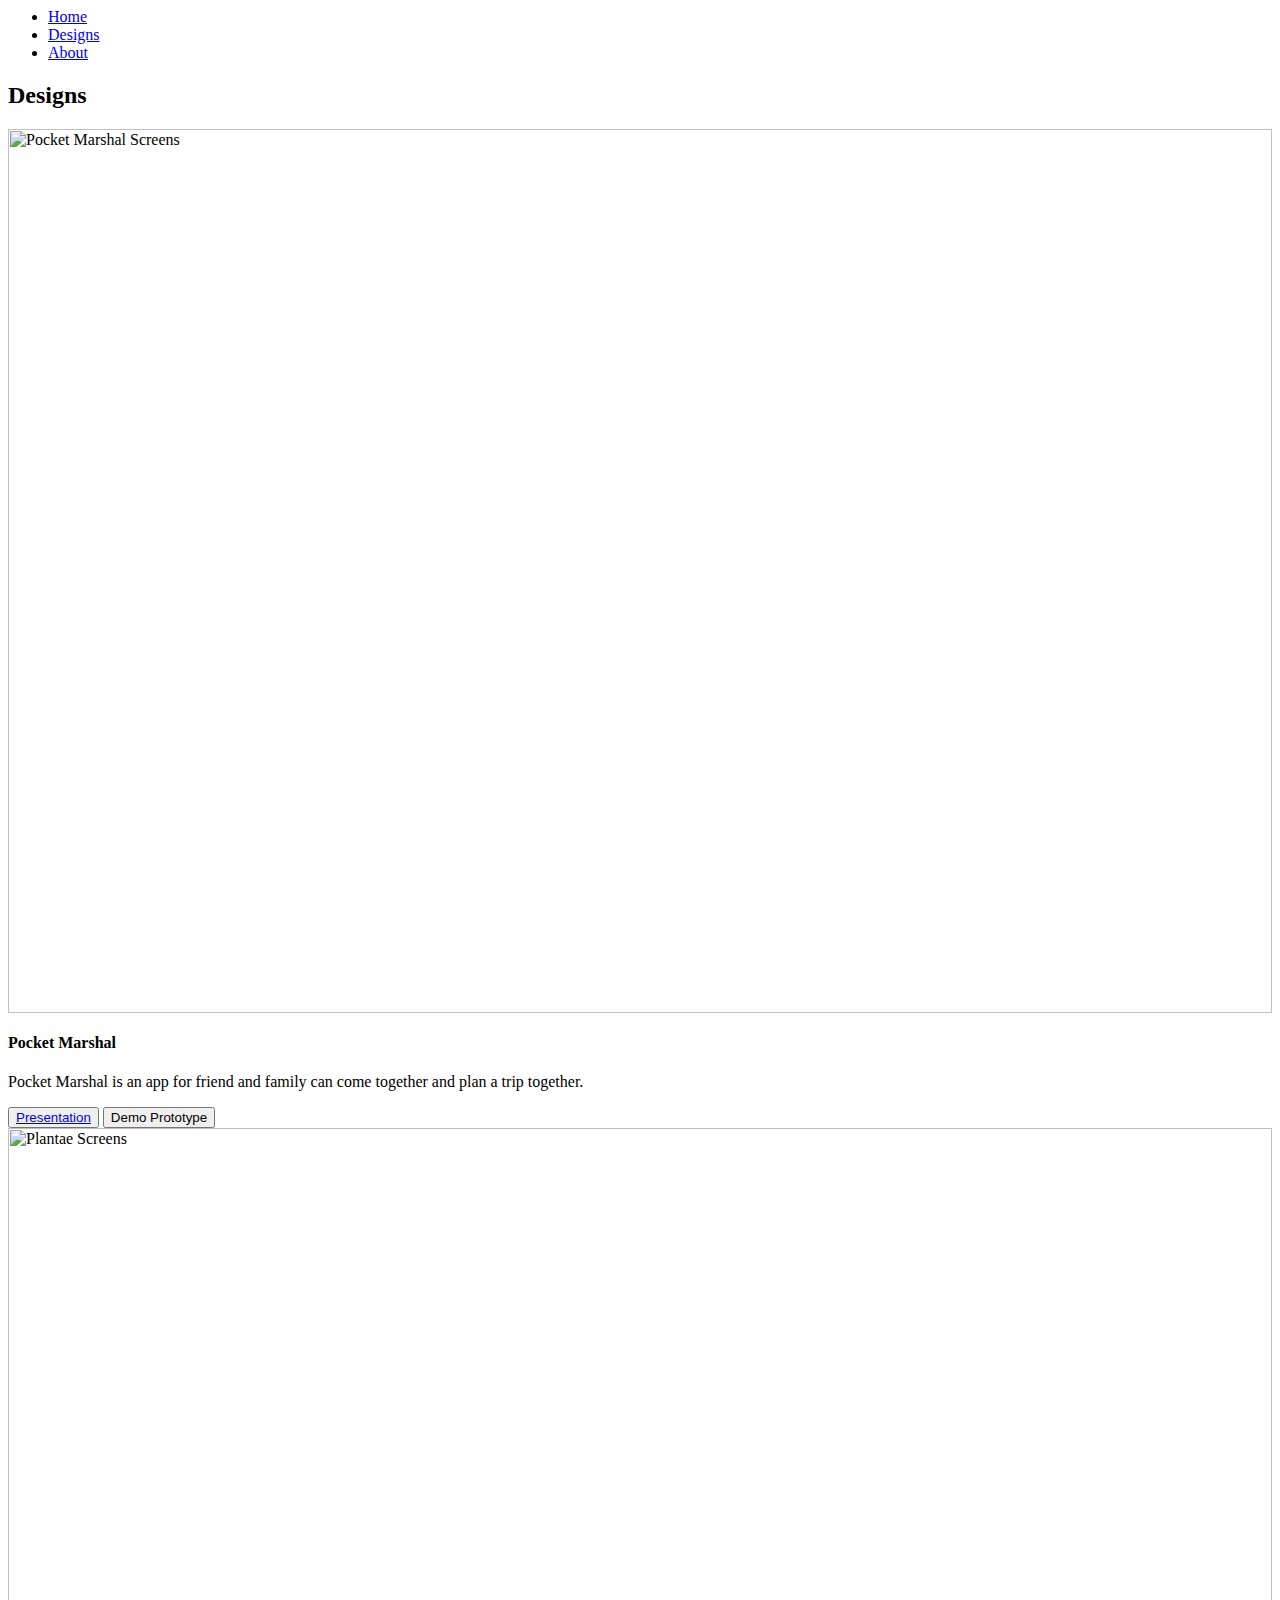
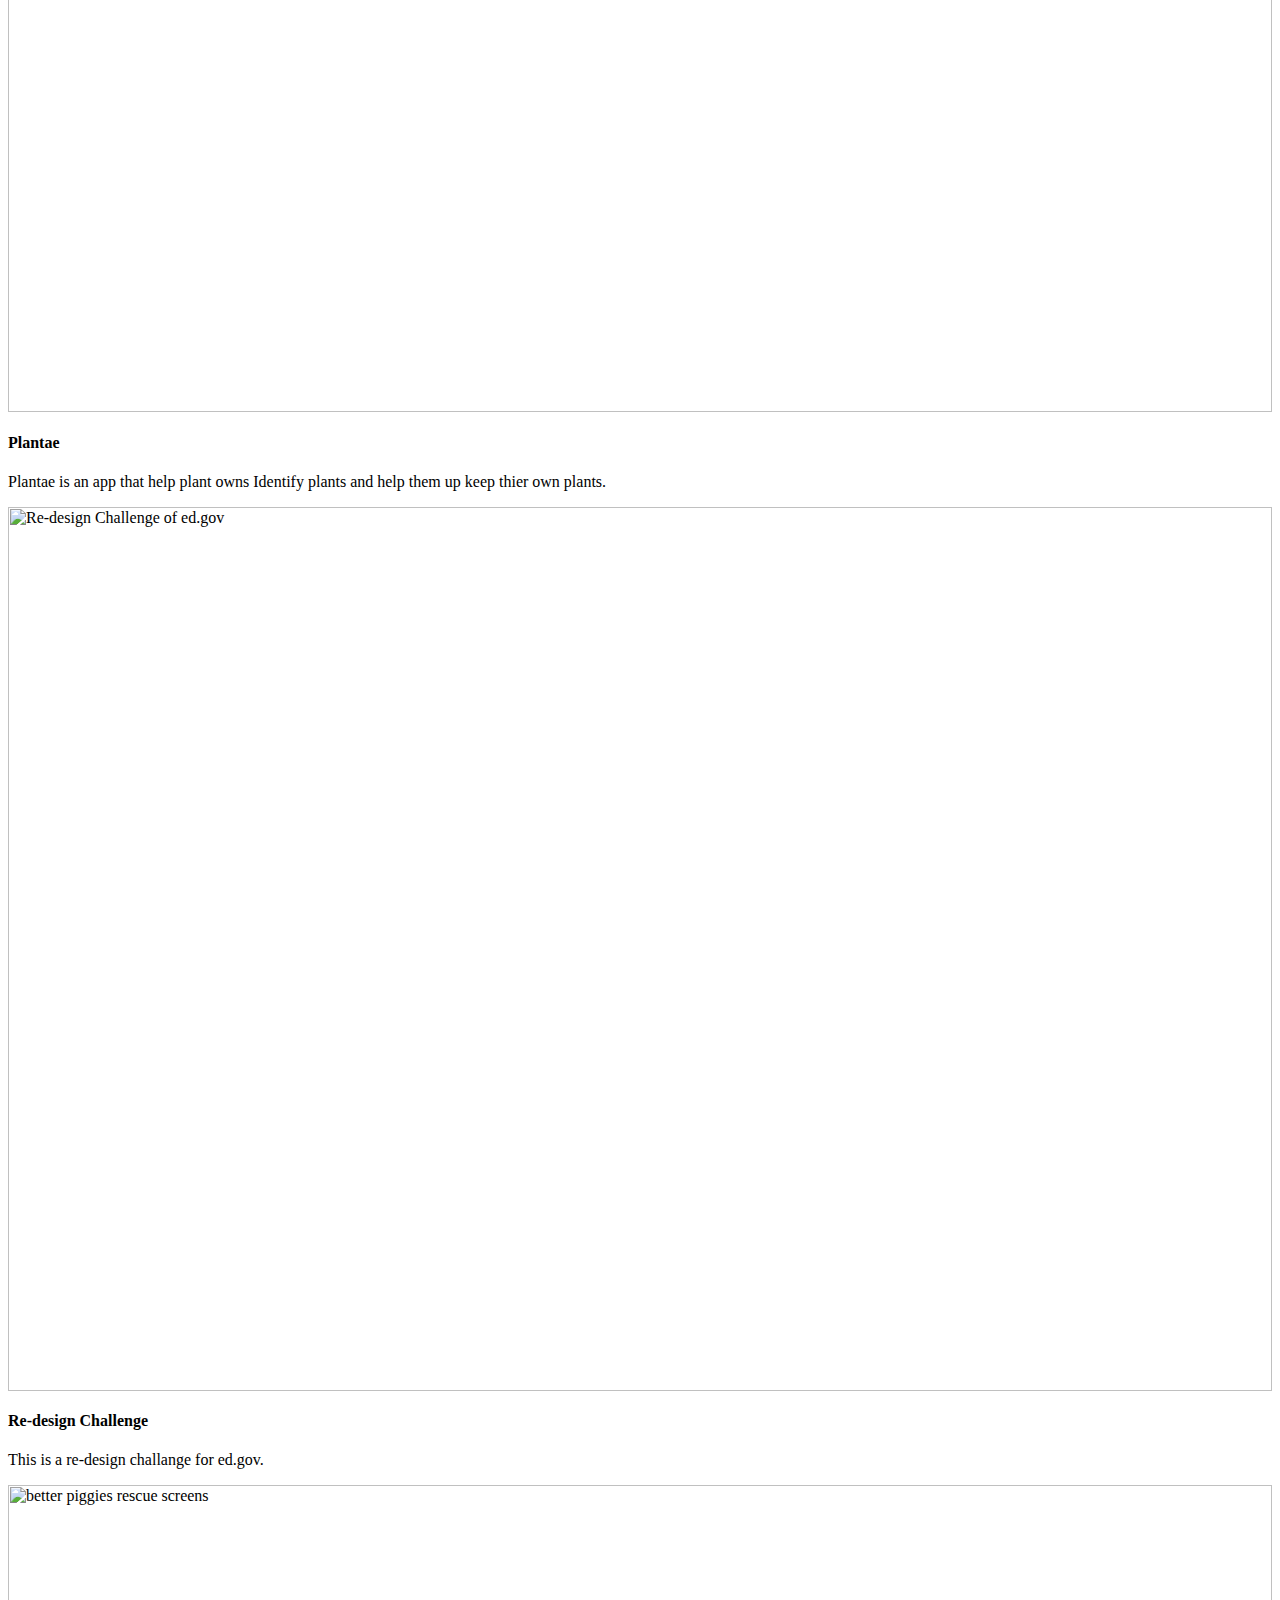
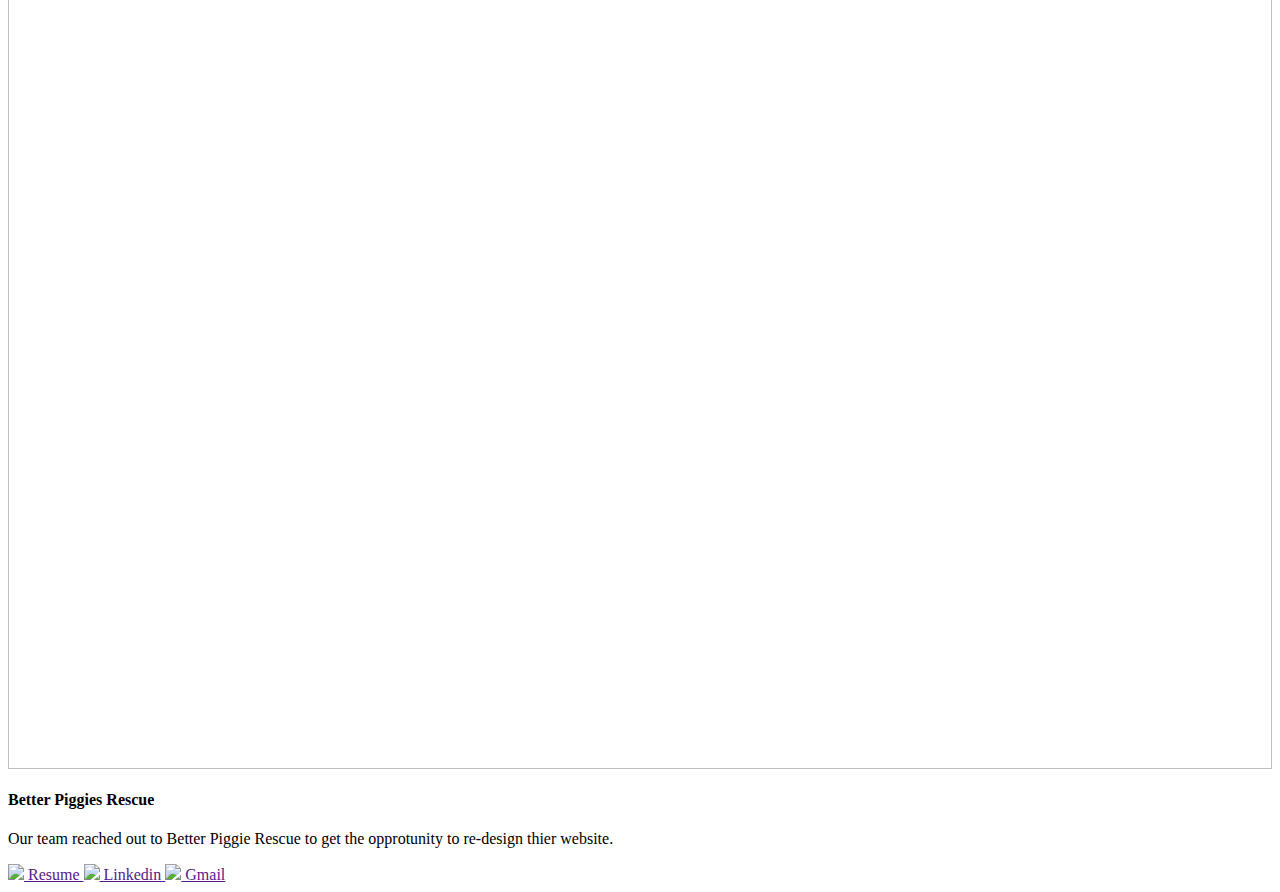
==== design.html @ 69587799 "new update" ====
<!DOCTYPE html />
<html>

<head>
    <meta http-equiv="Content-Type" content="text/html;charset=UTF-8">
    <link rel="stylesheet" href="../hw18_Portfolio/css/styles.css">
    <title>JA portfolio designs</title>
</head>

<body class="background_image_2">
    <header>
        <nav>
            <ul>
                <li><a href="../hw18_Portfolio/index.html"> Home</a></li>
                <li><a href="../hw18_Portfolio/design.html"> Designs</a></li>
                <li><a href="#"> About</a></li>
            </ul>
        </nav>
    </header>

  
        <div class="Titlebox">
        <h2>Designs</h2>
        </div>

        <div class="cardContainer">
            <div class="card">
                <img src="../hw18_Portfolio/images/Pocket Marshal.png" alt="Pocket Marshal Screens" style="width:100%">
                <div class="container">
                    <h4><b>Pocket Marshal</b></h4>
                    <p>Pocket Marshal is an app for friend and family can come together and plan a trip together. </p>
                    <button><a href="..//hw18_Portfolio/slidePM.html"></ahre>Presentation</a></button>
                    <button>Demo Prototype</button>
                </div>
            </div>

            <div class="card">
                <img src="../hw18_Portfolio/images/PLANTE'.png" alt="Plantae Screens" style="width:100%">
                <div class="container">
                    <h4><b>Plantae</b></h4>
                    <p>Plantae is an app that help plant owns Identify plants and help them up keep thier own plants.</p>
                </div>
            </div>

            <div class="card">
                <img src="../hw18_Portfolio/images/ed.gov.png" alt="Re-design Challenge of ed.gov" style="width:100%">
                <div class="container">
                    <h4><b>Re-design Challenge</b></h4>
                    <p>This is a re-design challange for ed.gov.</p>
                </div>
            </div>

            <div class="card">
                <img src="../hw18_Portfolio/images/better piggies.png" alt="better piggies rescue screens" style="width:100%">
                <div class="container">
                    <h4><b>Better Piggies Rescue </b></h4>
                    <p>Our team reached out to Better Piggie Rescue to get the opprotunity to re-design thier website.</p>
                </div>
            </div>

         </div>

        <div class="socail_container">
            <div class="bottom_border">
                <a href="" class="socaial-button  blue">
                    <img class="clip_size" src="../hw18_Portfolio/images/paperclip.png">
                    Resume
                </a>
                <a href="" class="socaial-button  darkblue">
                    <img src="../hw18_Portfolio/images/linkedin.png">
                    Linkedin
                </a>
                <a href="" class="socaial-button red ">
                    <img src="../hw18_Portfolio/images/google.png">
                    Gmail
                </a>
            </div>
       
</body>
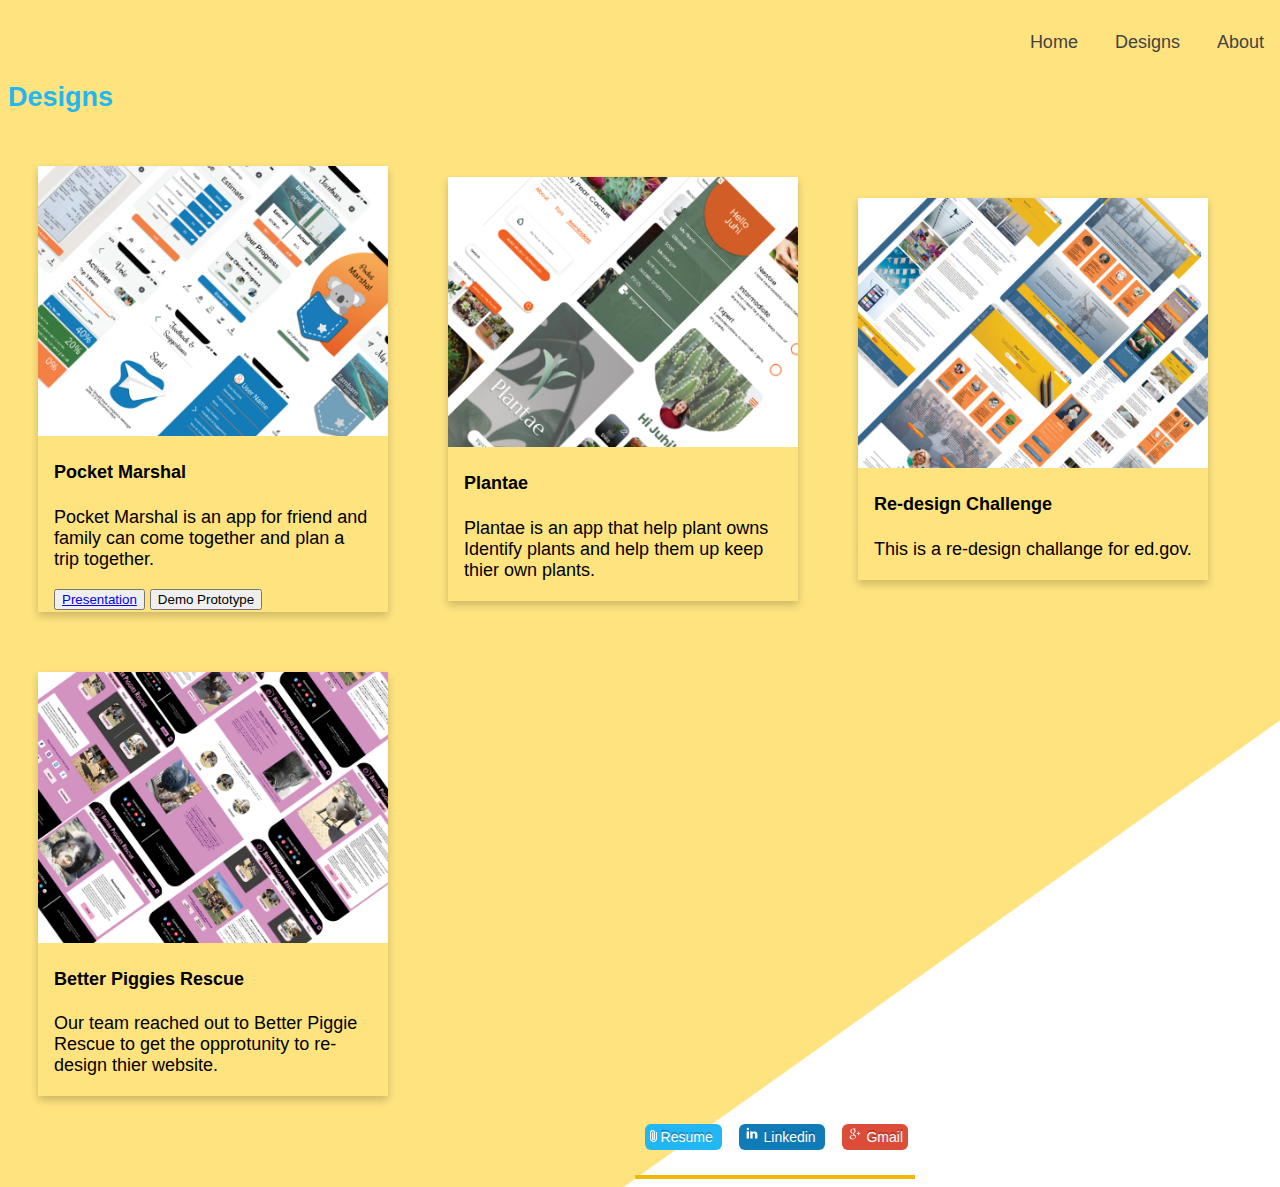
==== commit 13188b1d: "connection update" ====
--- a/design.html
+++ b/design.html
@@ -3,7 +3,7 @@
 
 <head>
     <meta http-equiv="Content-Type" content="text/html;charset=UTF-8">
-    <link rel="stylesheet" href="../hw18_Portfolio/css/styles.css">
+    <link rel="stylesheet" href="css/styles.css">
     <title>JA portfolio designs</title>
 </head>
 
@@ -11,8 +11,8 @@
     <header>
         <nav>
             <ul>
-                <li><a href="../hw18_Portfolio/index.html"> Home</a></li>
-                <li><a href="../hw18_Portfolio/design.html"> Designs</a></li>
+                <li><a href="index.html"> Home</a></li>
+                <li><a href="design.html"> Designs</a></li>
                 <li><a href="#"> About</a></li>
             </ul>
         </nav>
@@ -25,7 +25,7 @@
 
         <div class="cardContainer">
             <div class="card">
-                <img src="../hw18_Portfolio/images/Pocket Marshal.png" alt="Pocket Marshal Screens" style="width:100%">
+                <img src="images/Pocket Marshal.png" alt="Pocket Marshal Screens" style="width:100%">
                 <div class="container">
                     <h4><b>Pocket Marshal</b></h4>
                     <p>Pocket Marshal is an app for friend and family can come together and plan a trip together. </p>
@@ -35,7 +35,7 @@
             </div>
 
             <div class="card">
-                <img src="../hw18_Portfolio/images/PLANTE'.png" alt="Plantae Screens" style="width:100%">
+                <img src="images/PLANTE'.png" alt="Plantae Screens" style="width:100%">
                 <div class="container">
                     <h4><b>Plantae</b></h4>
                     <p>Plantae is an app that help plant owns Identify plants and help them up keep thier own plants.</p>
@@ -43,7 +43,7 @@
             </div>
 
             <div class="card">
-                <img src="../hw18_Portfolio/images/ed.gov.png" alt="Re-design Challenge of ed.gov" style="width:100%">
+                <img src="images/ed.gov.png" alt="Re-design Challenge of ed.gov" style="width:100%">
                 <div class="container">
                     <h4><b>Re-design Challenge</b></h4>
                     <p>This is a re-design challange for ed.gov.</p>
@@ -51,7 +51,7 @@
             </div>
 
             <div class="card">
-                <img src="../hw18_Portfolio/images/better piggies.png" alt="better piggies rescue screens" style="width:100%">
+                <img src="images/better piggies.png" alt="better piggies rescue screens" style="width:100%">
                 <div class="container">
                     <h4><b>Better Piggies Rescue </b></h4>
                     <p>Our team reached out to Better Piggie Rescue to get the opprotunity to re-design thier website.</p>
@@ -63,17 +63,17 @@
         <div class="socail_container">
             <div class="bottom_border">
                 <a href="" class="socaial-button  blue">
-                    <img class="clip_size" src="../hw18_Portfolio/images/paperclip.png">
+                    <img class="clip_size" src="images/paperclip.png">
                     Resume
                 </a>
                 <a href="" class="socaial-button  darkblue">
-                    <img src="../hw18_Portfolio/images/linkedin.png">
+                    <img src="images/linkedin.png">
                     Linkedin
                 </a>
                 <a href="" class="socaial-button red ">
-                    <img src="../hw18_Portfolio/images/google.png">
+                    <img src="images/google.png">
                     Gmail
                 </a>
             </div>
        
-</body>+</body>
--- a/css/styles.css
+++ b/css/styles.css
@@ -0,0 +1,229 @@
+body{
+    font-family:-apple-system, BlinkMacSystemFont, 'Segoe UI', Roboto, Oxygen, Ubuntu, Cantarell, 'Open Sans', 'Helvetica Neue', sans-serif;
+    font-weight:100;
+    font-size:18px;
+    max-width:1440px;
+    padding-top: 52px;
+  }
+  .background_image{
+    background-image: url(../images/background_tri-home.jpg);
+    background-repeat: no-repeat;
+    background-attachment:inherit;
+    background-size: cover;
+    background-position: center center;
+  }
+  .background_image_2{
+    background-image: url(../images/backGround_designs.jpg);
+    background-repeat: no-repeat;
+    background-attachment:inherit;
+    background-size: cover;
+    background-position: center center;
+  }
+  header{
+    position: absolute;
+    top: 0;
+    right: 0;
+  }
+  ul {
+    list-style-type: none;
+    margin-right: 0;
+    padding: 0;
+    display: inline-block;
+  }
+  li {
+    display: inline-block;
+   
+  }
+  li a {
+    display: inline-block;
+    color: #434343;
+    text-align: center;
+    padding: 14px 16px;
+    text-decoration: none;
+  }
+  li a:hover {
+    border-bottom: solid 4px #22b7f2;
+  }
+
+ .hero{
+  display:flex;
+  width: 100%;
+  max-width: 1440px;
+  margin: auto;
+ }
+ .logo1{
+ width: 100%;
+ max-width:400px;
+}
+.textposition{
+  justify-content: right;
+  width: 100%;
+  max-width: 696px;
+  margin:auto;
+}
+p{
+  max-width: 471px;
+  width: 100%;
+}
+h1{
+  color:#f78f4a;
+}
+h2{
+  color: #22b7f2;
+}
+.Titlebox{
+  display: flex;
+  flex-direction: row;
+  align-items: flex-start;
+  width: 100%;
+  max-width: 1400px;
+}
+.cardContainer{
+  display:flex;
+  align-items: center;
+  flex-wrap: wrap;
+}
+.card {
+  margin: 30px;
+  box-shadow: 0 4px 8px 0 rgba(0,0,0,0.2);
+  transition: 0.3s;
+  max-width: 350px;
+  width:100%;
+}
+
+.card:hover {
+  box-shadow: 0 8px 16px 0 rgba(0,0,0,0.2);
+}
+
+.container {
+  padding: 2px 16px;
+}
+
+
+.socail_container{
+  display:flex;
+  flex-direction: row;
+ justify-content: flex-end;
+  width: 100%;
+  max-width: 550px;
+  margin: auto;
+}
+.bottom_border{
+  justify-content: right;
+  padding-bottom: 30px;
+  border-bottom: solid 4px #f2b807;
+}
+.socaial-button {
+  justify-content: right;
+  padding: 5px 5px;
+  margin: 0px 7px 7px 0px;
+  border-radius: 6px;
+  font-family: sans-serif;
+  font-size: 14px;
+  text-decoration: none;
+  color:#ffffff;
+}
+.clip_size{
+  height: 12px;
+}
+.blue{
+  margin-left: 10px;
+  background-color: #22b7f2;
+  text-shadow: 0px -2px #2980b0;
+}
+.darkblue{
+  margin-left: 10px;
+  background-color: #117bb7;
+  text-shadow: 0px -2px #0d608f;
+}
+.red{
+  margin-left: 10px;
+  background-color: #dd4b39;
+  text-shadow: 0px -2px #Ac3b29;
+}
+
+/*slide show*/
+.background_color{
+  background-color:#F2b807;
+}
+.backButton{
+text-decoration: none;
+color: #f85c04;
+}
+.slideshow-container {
+  max-width: 1000px;
+  width: 100%;
+  position: relative;
+  margin: auto;
+}
+
+/* Hide the images by default */
+.mySlides {
+  display: none;
+}
+
+/* Next & previous buttons */
+.prev, .next {
+  cursor: pointer;
+  position: absolute;
+  top: 50%;
+  width: auto;
+  margin-top: -22px;
+  padding: 16px;
+  color:#434343;
+  font-weight: bold;
+  font-size: 18px;
+  transition: 0.6s ease;
+  border-radius: 0 3px 3px 0;
+  user-select: none;
+}
+
+/* Position the "next button" to the right */
+.next {
+  right: 0;
+  border-radius: 3px 0 0 3px;
+}
+
+/* On hover, add a black background color with a little bit see-through */
+.prev:hover, .next:hover {
+  color: #ffffff;
+  background-color: rgba(0,0,0,0.8);
+}
+
+/* Caption text */
+.text {
+  color: #f2f2f2;
+  font-size: 15px;
+  padding: 8px 12px;
+  position: absolute;
+  bottom: 8px;
+  width: 100%;
+  text-align: center;
+}
+
+/* Number text (1/3 etc) */
+.numbertext {
+  color: #434343;
+  font-size: 12px;
+  padding: 8px 12px;
+  position: absolute;
+  top: 0;
+}
+
+/* Fading animation */
+.fade {
+  -webkit-animation-name: fade;
+  -webkit-animation-duration: 1s;
+  animation-name: fade;
+  animation-duration: 1s;
+}
+
+@-webkit-keyframes fade {
+  from {opacity: .4}
+  to {opacity: 1}
+}
+
+@keyframes fade {
+  from {opacity: .4}
+  to {opacity: 1}
+}